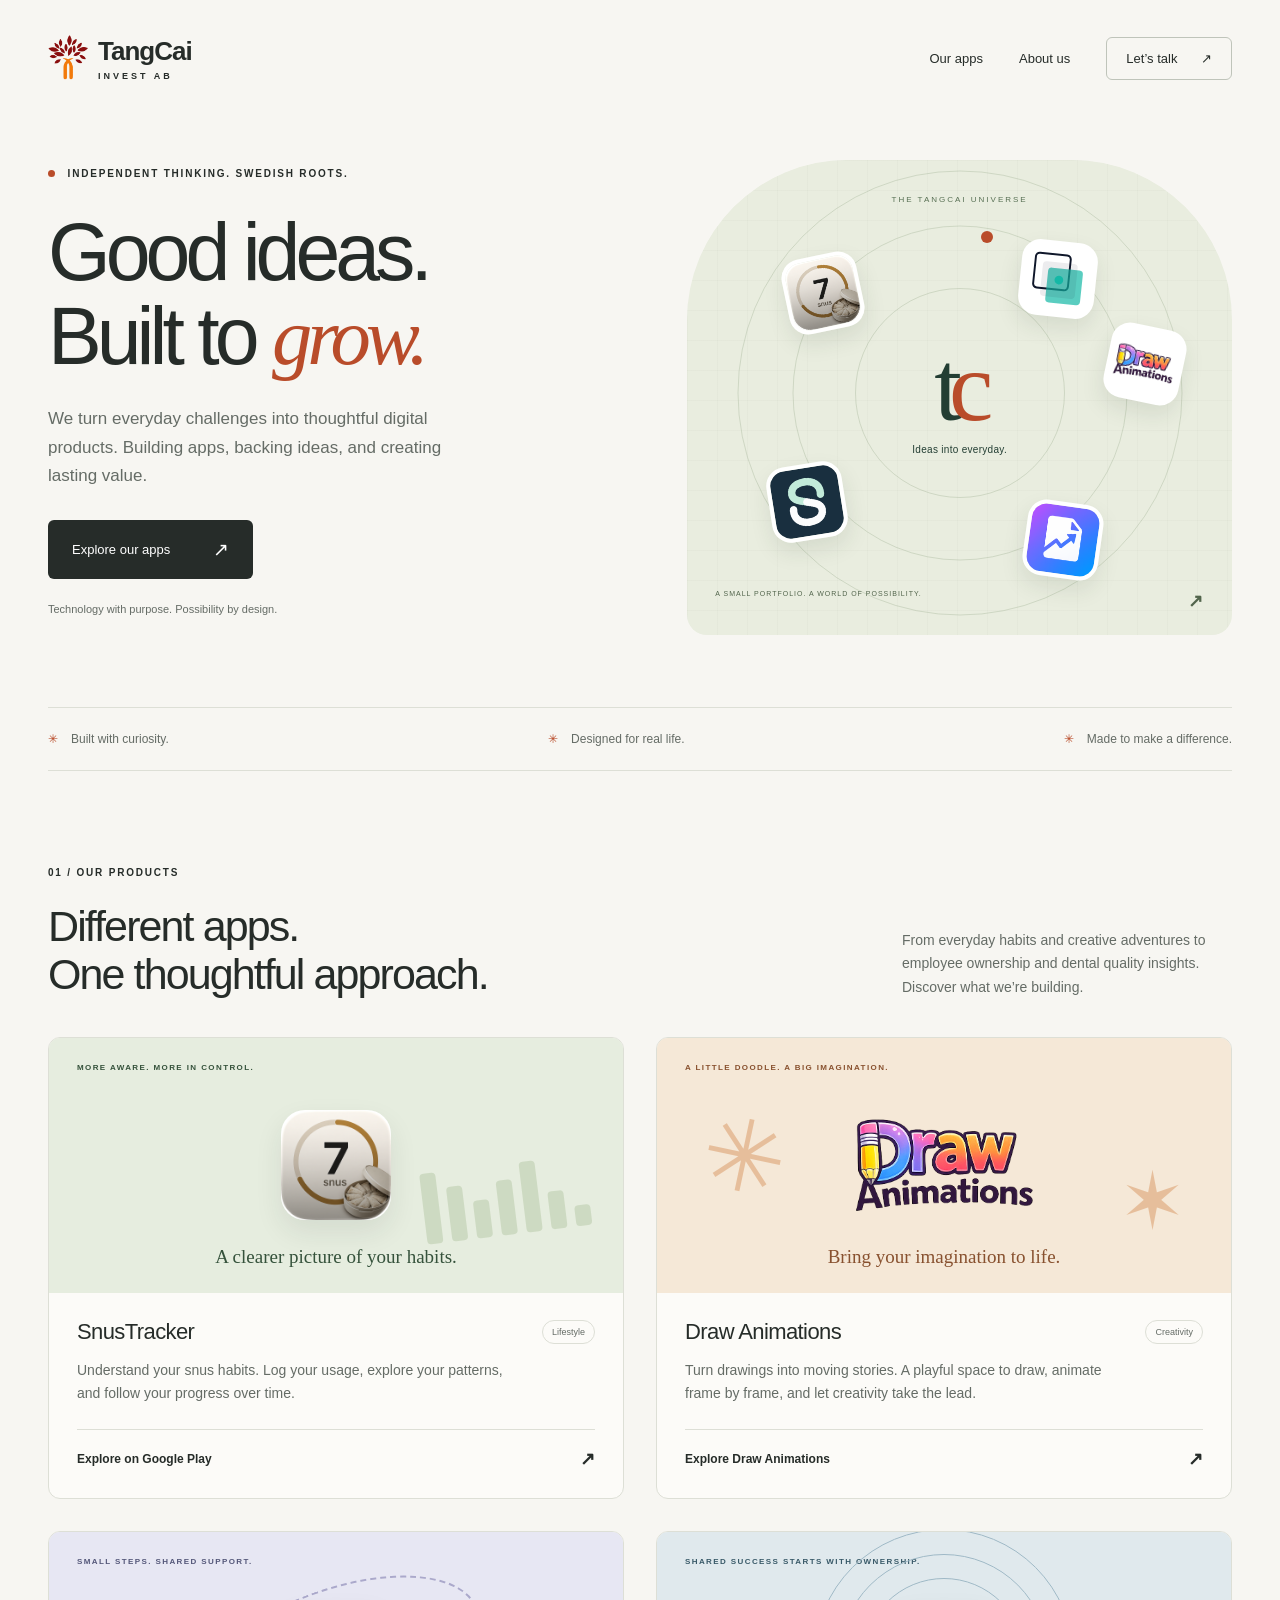
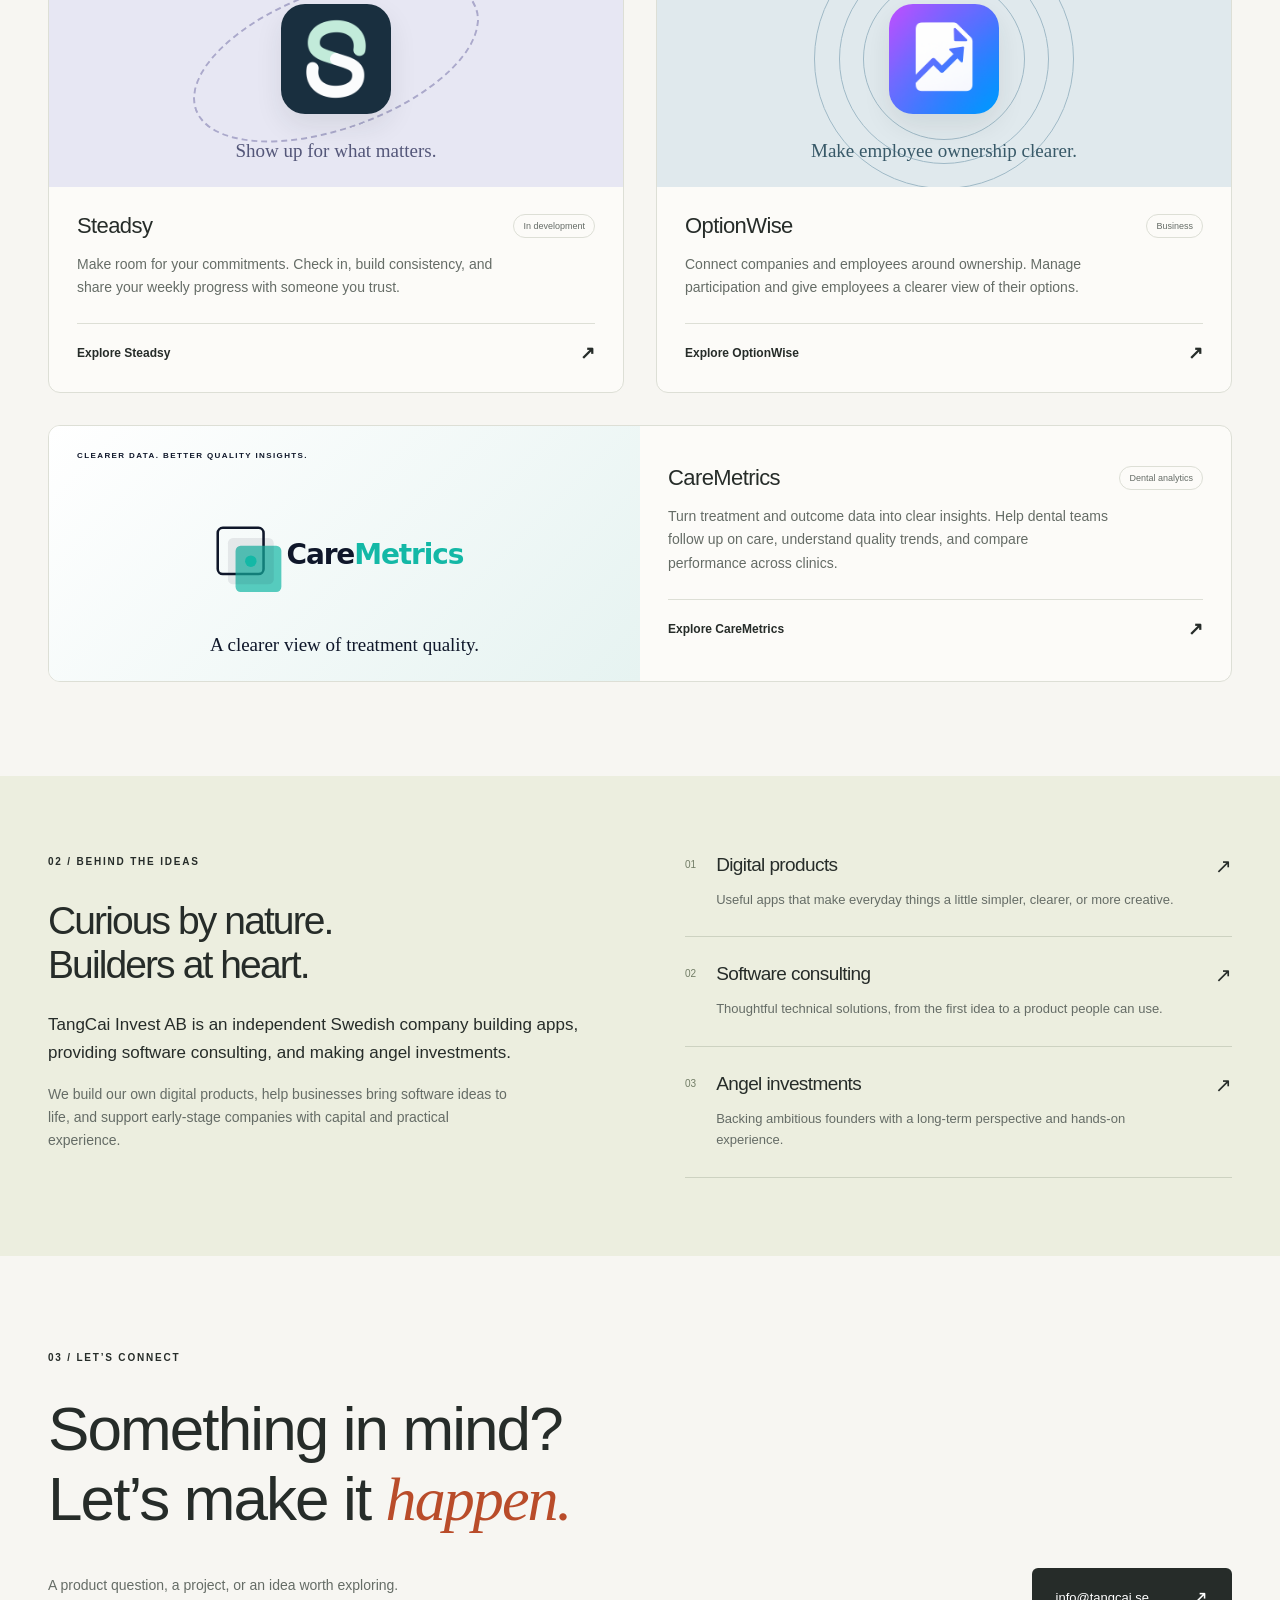
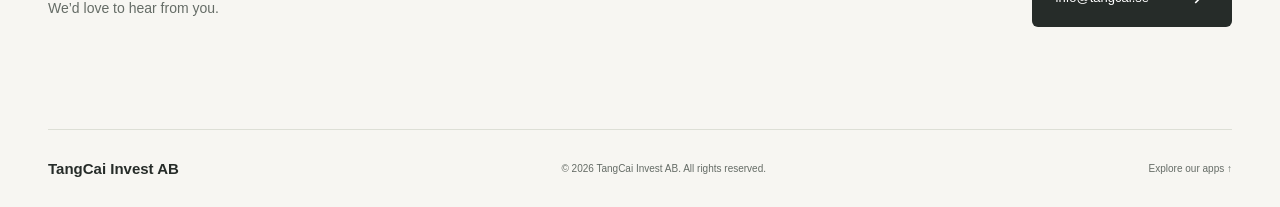
==== index.html @ 8a4b36cf "Build TangCai company homepage with app portfolio and SEO" ====
<!doctype html>
<html lang="en">
  <head>
    <meta charset="utf-8" />
    <meta name="viewport" content="width=device-width, initial-scale=1" />
    <meta
      name="description"
      content="TangCai Invest AB builds thoughtful digital products and supports ambitious businesses. Explore SnusTracker, Draw Animations, Steadsy, OptionWise, and CareMetrics."
    />
    <link rel="canonical" href="https://tangcai.se/" />
    <meta name="robots" content="index, follow, max-image-preview:large" />
    <link rel="icon" type="image/png" href="logo.png" />
    <link
      rel="alternate"
      type="text/plain"
      href="llms.txt"
      title="TangCai company and app summary"
    />
    <meta property="og:url" content="https://tangcai.se/" />
    <meta property="og:site_name" content="TangCai Invest AB" />
    <meta property="og:locale" content="en_SE" />
    <meta property="og:image" content="https://tangcai.se/logo.png" />
    <meta property="og:image:width" content="1200" />
    <meta property="og:image:height" content="1200" />
    <meta property="og:image:alt" content="TangCai Invest AB tree logo" />
    <meta name="twitter:card" content="summary" />
    <meta
      name="twitter:title"
      content="TangCai Invest AB | Apps, Software Consulting &amp; Investments"
    />
    <meta
      name="twitter:description"
      content="Explore TangCai’s apps, software consulting, and angel investments. An independent Swedish company building useful digital products."
    />
    <meta name="twitter:image" content="https://tangcai.se/logo.png" />
    <meta name="twitter:image:alt" content="TangCai Invest AB tree logo" />
    <meta name="theme-color" content="#f7f6f2" />
    <meta
      property="og:title"
      content="TangCai Invest AB | Apps, Software Consulting & Investments"
    />
    <meta
      property="og:description"
      content="An independent Swedish company building useful apps, investing in ideas, and helping businesses move forward."
    />
    <meta property="og:type" content="website" />
    <title>TangCai Invest AB | Apps, Software Consulting & Investments</title>
    <script type="application/ld+json">
      {
        "@context": "https://schema.org",
        "@graph": [
          {
            "@type": "Organization",
            "@id": "https://tangcai.se/#organization",
            "name": "TangCai Invest AB",
            "legalName": "TangCai Invest AB",
            "url": "https://tangcai.se/",
            "logo": "https://tangcai.se/logo.png",
            "email": "info@tangcai.se",
            "description": "An independent Swedish company building apps, providing software consulting, and making angel investments."
          },
          {
            "@type": "WebSite",
            "@id": "https://tangcai.se/#website",
            "url": "https://tangcai.se/",
            "name": "TangCai Invest AB",
            "publisher": {
              "@id": "https://tangcai.se/#organization"
            },
            "inLanguage": "en"
          },
          {
            "@type": "WebPage",
            "@id": "https://tangcai.se/#webpage",
            "url": "https://tangcai.se/",
            "name": "TangCai Invest AB | Apps, Software Consulting & Investments",
            "isPartOf": {
              "@id": "https://tangcai.se/#website"
            },
            "about": {
              "@id": "https://tangcai.se/#organization"
            },
            "mainEntity": {
              "@id": "https://tangcai.se/#apps"
            },
            "inLanguage": "en"
          },
          {
            "@type": "SoftwareApplication",
            "@id": "https://tangcai.se/#snustracker",
            "name": "SnusTracker",
            "url": "https://play.google.com/store/apps/details?id=com.snustracker",
            "description": "Understand your snus habits. Log your usage, explore your patterns, and follow your progress over time.",
            "applicationCategory": "LifestyleApplication",
            "image": "https://tangcai.se/assets/snustracker.png",
            "publisher": {
              "@id": "https://tangcai.se/#organization"
            }
          },
          {
            "@type": "SoftwareApplication",
            "@id": "https://tangcai.se/#draw-animations",
            "name": "Draw Animations",
            "url": "https://www.drawanimations.com",
            "description": "Turn drawings into moving stories. A playful space to draw, animate frame by frame, and let creativity take the lead.",
            "applicationCategory": "DesignApplication",
            "image": "https://tangcai.se/assets/draw-animations.png",
            "publisher": {
              "@id": "https://tangcai.se/#organization"
            }
          },
          {
            "@type": "SoftwareApplication",
            "@id": "https://tangcai.se/#steadsy",
            "name": "Steadsy",
            "url": "https://steadsy.app",
            "description": "Make room for your commitments. Check in, build consistency, and share your weekly progress with someone you trust.",
            "applicationCategory": "LifestyleApplication",
            "image": "https://tangcai.se/assets/steadsy.png",
            "publisher": {
              "@id": "https://tangcai.se/#organization"
            }
          },
          {
            "@type": "SoftwareApplication",
            "@id": "https://tangcai.se/#optionwise",
            "name": "OptionWise",
            "url": "https://home.optionwise.se",
            "description": "Connect companies and employees around ownership. Manage participation and give employees a clearer view of their options.",
            "applicationCategory": "BusinessApplication",
            "image": "https://tangcai.se/assets/optionwise.png",
            "publisher": {
              "@id": "https://tangcai.se/#organization"
            }
          },
          {
            "@type": "SoftwareApplication",
            "@id": "https://tangcai.se/#caremetrics",
            "name": "CareMetrics",
            "url": "https://caremetrics.se/sv/",
            "description": "Turn treatment and outcome data into clear insights. Help dental teams follow up on care, understand quality trends, and compare performance across clinics.",
            "applicationCategory": "BusinessApplication",
            "image": "https://tangcai.se/assets/caremetrics-logo.svg",
            "publisher": {
              "@id": "https://tangcai.se/#organization"
            }
          },
          {
            "@type": "ItemList",
            "@id": "https://tangcai.se/#apps",
            "name": "Apps by TangCai Invest AB",
            "numberOfItems": 5,
            "itemListElement": [
              {
                "@type": "ListItem",
                "position": 1,
                "item": {
                  "@id": "https://tangcai.se/#snustracker"
                }
              },
              {
                "@type": "ListItem",
                "position": 2,
                "item": {
                  "@id": "https://tangcai.se/#draw-animations"
                }
              },
              {
                "@type": "ListItem",
                "position": 3,
                "item": {
                  "@id": "https://tangcai.se/#steadsy"
                }
              },
              {
                "@type": "ListItem",
                "position": 4,
                "item": {
                  "@id": "https://tangcai.se/#optionwise"
                }
              },
              {
                "@type": "ListItem",
                "position": 5,
                "item": {
                  "@id": "https://tangcai.se/#caremetrics"
                }
              }
            ]
          }
        ]
      }
    </script>
    <link rel="stylesheet" href="styles.css" />
  </head>
  <body>
    <a class="skip-link" href="#main">Skip to content</a>
    <header class="site-header wrap">
      <a class="brand" href="#" aria-label="TangCai Invest AB home"
        ><span class="brand-symbol"><img src="logo.png" alt="" /></span
        ><span>TangCai<span class="brand-sub">INVEST AB</span></span></a
      >
      <nav aria-label="Main navigation">
        <a href="#apps">Our apps</a><a href="#about">About us</a
        ><a class="nav-contact" href="#contact"
          >Let’s talk <span aria-hidden="true">↗</span></a
        >
      </nav>
    </header>
    <main id="main">
      <section class="hero wrap" aria-labelledby="hero-title">
        <div class="hero-copy">
          <p class="eyebrow">
            <span class="status-dot"></span> INDEPENDENT THINKING. SWEDISH
            ROOTS.
          </p>
          <h1 id="hero-title">Good ideas.<br />Built to <em>grow.</em></h1>
          <p class="lead">
            We turn everyday challenges into thoughtful digital products.
            Building apps, backing ideas, and creating lasting value.
          </p>
          <a class="button" href="#apps"
            >Explore our apps <span aria-hidden="true">↗</span></a
          >
          <p class="hero-note">
            Technology with purpose. Possibility by design.
          </p>
        </div>
        <div class="hero-art" aria-hidden="true">
          <div class="art-grid"></div>
          <div class="orbit orbit-one"></div>
          <div class="orbit orbit-two"></div>
          <div class="orbit orbit-three"></div>
          <span class="art-label">THE TANGCAI UNIVERSE</span>
          <div class="core">t<span>c</span><i>Ideas into everyday.</i></div>
          <img
            class="floating-icon icon-snus"
            src="assets/snustracker.png"
            alt=""
          /><img
            class="floating-icon icon-draw"
            src="assets/draw-animations.png"
            alt=""
          /><img
            class="floating-icon icon-steadsy"
            src="assets/steadsy.png"
            alt=""
          /><img
            class="floating-icon icon-option"
            src="assets/optionwise.png"
            alt=""
          /><img
            class="floating-icon icon-caremetrics"
            src="assets/caremetrics.svg"
            alt=""
          /><span class="orbit-point"></span
          ><span class="art-footer"
            >A SMALL PORTFOLIO. A WORLD OF POSSIBILITY. <b>↗</b></span
          >
        </div>
      </section>
      <div class="intro-strip wrap">
        <span>Built with curiosity.</span><span>Designed for real life.</span
        ><span>Made to make a difference.</span>
      </div>
      <section
        class="apps wrap section-space"
        id="apps"
        aria-labelledby="apps-title"
      >
        <div class="section-heading">
          <div>
            <p class="eyebrow">01 / OUR PRODUCTS</p>
            <h2 id="apps-title">
              Different apps.<br />One thoughtful approach.
            </h2>
          </div>
          <p>
            From everyday habits and creative adventures to employee ownership
            and dental quality insights. Discover what we’re building.
          </p>
        </div>
        <div class="app-grid">
          <article class="app-card" id="snustracker">
            <div class="product-art snus-art">
              <span class="art-category">MORE AWARE. MORE IN CONTROL.</span
              ><img
                src="assets/snustracker.png"
                alt="SnusTracker app icon"
                width="110"
                height="110"
              />
              <div class="mini-chart" aria-hidden="true">
                <i></i><i></i><i></i><i></i><i></i><i></i><i></i>
              </div>
              <span class="art-caption">A clearer picture of your habits.</span>
            </div>
            <div class="card-content">
              <div class="card-title">
                <h3>SnusTracker</h3>
                <span class="tag">Lifestyle</span>
              </div>
              <p>
                Understand your snus habits. Log your usage, explore your
                patterns, and follow your progress over time.
              </p>
              <a
                class="text-link"
                href="https://play.google.com/store/apps/details?id=com.snustracker"
                target="_blank"
                rel="noopener noreferrer"
                >Explore on Google Play <span aria-hidden="true">↗</span></a
              >
            </div>
          </article>
          <article class="app-card" id="draw-animations">
            <div class="product-art draw-art">
              <span class="art-category"
                >A LITTLE DOODLE. A BIG IMAGINATION.</span
              ><span class="doodle doodle-one" aria-hidden="true">✳</span
              ><span class="doodle doodle-two" aria-hidden="true">✶</span
              ><img
                src="assets/draw-animations.png"
                alt="Draw Animations app icon"
                width="110"
                height="110"
              /><span class="art-caption">Bring your imagination to life.</span>
            </div>
            <div class="card-content">
              <div class="card-title">
                <h3>Draw Animations</h3>
                <span class="tag">Creativity</span>
              </div>
              <p>
                Turn drawings into moving stories. A playful space to draw,
                animate frame by frame, and let creativity take the lead.
              </p>
              <a
                class="text-link"
                href="https://www.drawanimations.com"
                target="_blank"
                rel="noopener noreferrer"
                >Explore Draw Animations <span aria-hidden="true">↗</span></a
              >
            </div>
          </article>
          <article class="app-card" id="steadsy">
            <div class="product-art steadsy-art">
              <span class="art-category">SMALL STEPS. SHARED SUPPORT.</span
              ><span class="step-line" aria-hidden="true"></span
              ><img
                src="assets/steadsy.png"
                alt="Steadsy app icon"
                width="110"
                height="110"
              /><span class="art-caption">Show up for what matters.</span>
            </div>
            <div class="card-content">
              <div class="card-title">
                <h3>Steadsy</h3>
                <span class="tag">In development</span>
              </div>
              <p>
                Make room for your commitments. Check in, build consistency, and
                share your weekly progress with someone you trust.
              </p>
              <a
                class="text-link"
                href="https://steadsy.app"
                target="_blank"
                rel="noopener noreferrer"
                >Explore Steadsy <span aria-hidden="true">↗</span></a
              >
            </div>
          </article>
          <article class="app-card" id="optionwise">
            <div class="product-art option-art">
              <span class="art-category"
                >SHARED SUCCESS STARTS WITH OWNERSHIP.</span
              >
              <div class="ownership-rings" aria-hidden="true"></div>
              <img
                src="assets/optionwise.png"
                alt="OptionWise app icon"
                width="110"
                height="110"
              /><span class="art-caption"
                >Make employee ownership clearer.</span
              >
            </div>
            <div class="card-content">
              <div class="card-title">
                <h3>OptionWise</h3>
                <span class="tag">Business</span>
              </div>
              <p>
                Connect companies and employees around ownership. Manage
                participation and give employees a clearer view of their
                options.
              </p>
              <a
                class="text-link"
                href="https://home.optionwise.se"
                target="_blank"
                rel="noopener noreferrer"
                >Explore OptionWise <span aria-hidden="true">↗</span></a
              >
            </div>
          </article>
          <article class="app-card caremetrics-card" id="caremetrics">
            <div class="product-art caremetrics-art">
              <span class="art-category"
                >CLEARER DATA. BETTER QUALITY INSIGHTS.</span
              >

              <img
                src="assets/caremetrics-logo.svg"
                alt="CareMetrics"
                width="220"
                height="60"
              />
              <span class="art-caption"
                >A clearer view of treatment quality.</span
              >
            </div>
            <div class="card-content">
              <div class="card-title">
                <h3>CareMetrics</h3>
                <span class="tag">Dental analytics</span>
              </div>
              <p>
                Turn treatment and outcome data into clear insights. Help dental
                teams follow up on care, understand quality trends, and compare
                performance across clinics.
              </p>
              <a
                class="text-link"
                href="https://caremetrics.se/sv/"
                target="_blank"
                rel="noopener noreferrer"
                >Explore CareMetrics <span aria-hidden="true">↗</span></a
              >
            </div>
          </article>
        </div>
      </section>
      <section class="about-section" id="about">
        <div class="wrap about-layout">
          <div>
            <p class="eyebrow">02 / BEHIND THE IDEAS</p>
            <h2>Curious by nature.<br />Builders at heart.</h2>
            <p class="about-lead">
              TangCai Invest AB is an independent Swedish company building apps,
              providing software consulting, and making angel investments.
            </p>
            <p>
              We build our own digital products, help businesses bring software
              ideas to life, and support early-stage companies with capital and
              practical experience.
            </p>
          </div>
          <div class="services">
            <article>
              <span>01</span>
              <div>
                <h3>Digital products</h3>
                <p>
                  Useful apps that make everyday things a little simpler,
                  clearer, or more creative.
                </p>
              </div>
              <b aria-hidden="true">↗</b>
            </article>
            <article>
              <span>02</span>
              <div>
                <h3>Software consulting</h3>
                <p>
                  Thoughtful technical solutions, from the first idea to a
                  product people can use.
                </p>
              </div>
              <b aria-hidden="true">↗</b>
            </article>
            <article>
              <span>03</span>
              <div>
                <h3>Angel investments</h3>
                <p>
                  Backing ambitious founders with a long-term perspective and
                  hands-on experience.
                </p>
              </div>
              <b aria-hidden="true">↗</b>
            </article>
          </div>
        </div>
      </section>
      <section class="contact wrap section-space" id="contact">
        <p class="eyebrow">03 / LET’S CONNECT</p>
        <h2>Something in mind?<br />Let’s make it <em>happen.</em></h2>
        <div class="contact-bottom">
          <p>
            A product question, a project, or an idea worth exploring.<br />We’d
            love to hear from you.
          </p>
          <a class="button" href="mailto:info@tangcai.se"
            >info@tangcai.se <span aria-hidden="true">↗</span></a
          >
        </div>
      </section>
    </main>
    <footer class="wrap">
      <a class="footer-brand" href="#">TangCai Invest AB</a
      ><span>© 2026 TangCai Invest AB. All rights reserved.</span
      ><a href="#apps">Explore our apps ↑</a>
    </footer>
  </body>
</html>
---- styles.css ----
:root {
  --paper: #f7f6f2;
  --ink: #262c29;
  --muted: #656c66;
  --line: #dddfd6;
  --orange: #b94c2a;
  --green: #233e33;
}
* {
  box-sizing: border-box;
}
html {
  scroll-behavior: smooth;
  scroll-padding-top: 28px;
}
body {
  margin: 0;
  background: var(--paper);
  color: var(--ink);
  font-family: Arial, Helvetica, sans-serif;
  -webkit-font-smoothing: antialiased;
}
a {
  color: inherit;
  text-decoration: none;
}
button,
a,
summary {
  -webkit-tap-highlight-color: transparent;
}
a:focus-visible,
summary:focus-visible {
  outline: 3px solid var(--orange);
  outline-offset: 6px;
}
p {
  line-height: 1.65;
}
img {
  max-width: 100%;
  display: block;
}
.wrap {
  width: min(1200px, calc(100% - 96px));
  margin-inline: auto;
}
.site-header {
  height: 116px;
  display: flex;
  align-items: center;
  justify-content: space-between;
}
.brand {
  display: flex;
  gap: 10px;
  align-items: center;
  font-size: 26px;
  font-weight: 700;
  letter-spacing: -1px;
}
.brand-sub {
  display: block;
  font-size: 9px;
  letter-spacing: 3px;
  margin-top: 4px;
}
.brand-symbol {
  width: 40px;
  height: 48px;
  position: relative;
  overflow: hidden;
  mix-blend-mode: multiply;
}
.brand-symbol img {
  max-width: none;
  width: 164px;
  position: absolute;
  left: -60px;
  top: -40px;
}
nav {
  display: flex;
  gap: 36px;
  align-items: center;
  font-size: 13px;
}
nav a:hover,
.text-link:hover,
footer a:hover {
  color: var(--orange);
}
.nav-contact {
  border: 1px solid #bfc4ba;
  padding: 13px 19px;
  border-radius: 6px;
}
.nav-contact span {
  margin-left: 20px;
}
.hero {
  display: grid;
  grid-template-columns: 1.1fr 1fr;
  gap: 40px;
  align-items: center;
  padding-block: 44px 72px;
}
.eyebrow {
  font-size: 10px;
  font-weight: 700;
  letter-spacing: 1.8px;
  margin: 0 0 28px;
}
.status-dot {
  display: inline-block;
  width: 7px;
  height: 7px;
  background: var(--orange);
  border-radius: 50%;
  margin-right: 8px;
}
h1 {
  font-size: clamp(58px, 6.3vw, 88px);
  line-height: 1.04;
  letter-spacing: -5px;
  font-weight: 500;
  margin: 0 0 27px;
}
em {
  font-family: Georgia, "Times New Roman", serif;
  font-weight: 400;
  color: var(--orange);
}
.lead {
  font-size: 17px;
  color: var(--muted);
  max-width: 430px;
  margin-bottom: 30px;
}
.button {
  display: inline-flex;
  align-items: center;
  gap: 43px;
  background: var(--ink);
  color: white;
  padding: 18px 24px;
  border-radius: 6px;
  font-size: 13px;
  transition:
    background 0.2s,
    transform 0.2s;
}
.button:hover {
  background: var(--orange);
  transform: translateY(-2px);
}
.button span {
  font-size: 19px;
}
.hero-note {
  font-size: 11px;
  color: var(--muted);
  margin-top: 21px;
}
.hero-art {
  height: 475px;
  background: #e9eddf;
  border-radius: 160px 160px 20px 20px;
  position: relative;
  overflow: hidden;
  isolation: isolate;
}
.art-grid {
  position: absolute;
  inset: 0;
  background-image:
    linear-gradient(#42613b07 1px, transparent 1px),
    linear-gradient(90deg, #42613b07 1px, transparent 1px);
  background-size: 30px 30px;
}
.orbit {
  position: absolute;
  left: 50%;
  top: 49%;
  border: 1px solid #93a58550;
  border-radius: 50%;
  transform: translate(-50%, -50%);
}
.orbit-one {
  width: 210px;
  height: 210px;
}
.orbit-two {
  width: 335px;
  height: 335px;
}
.orbit-three {
  width: 445px;
  height: 445px;
}
.art-label {
  position: absolute;
  top: 35px;
  width: 100%;
  text-align: center;
  font-size: 8px;
  letter-spacing: 2px;
  color: #587054;
}
.core {
  position: absolute;
  top: 50%;
  left: 50%;
  transform: translate(-50%, -55%);
  font-family: Georgia, serif;
  font-size: 100px;
  letter-spacing: -13px;
  color: var(--green);
}
.core > span {
  color: var(--orange);
}
.core i {
  display: block;
  font-family: Arial, sans-serif;
  letter-spacing: 0.3px;
  font-size: 10px;
  font-style: normal;
  margin: 0 -22px;
  text-align: center;
}
.floating-icon {
  position: absolute;
  width: 76px;
  height: 76px;
  border-radius: 19px;
  box-shadow: 0 10px 22px #2636291a;
  border: 4px solid #ffffff;
}
.icon-snus {
  left: 18%;
  top: 20%;
  transform: rotate(-12deg);
}
.icon-draw {
  right: 9%;
  top: 35%;
  transform: rotate(12deg);
  object-fit: contain;
  padding: 4px;
  background: #ffffff;
}
.icon-steadsy {
  left: 15%;
  bottom: 20%;
  transform: rotate(-9deg);
}
.icon-option {
  right: 24%;
  bottom: 12%;
  transform: rotate(8deg);
}
.orbit-point {
  position: absolute;
  width: 12px;
  height: 12px;
  border-radius: 50%;
  background: var(--orange);
  left: 54%;
  top: 15%;
}
.art-footer {
  position: absolute;
  bottom: 23px;
  left: 28px;
  right: 28px;
  font-size: 7px;
  letter-spacing: 1px;
  color: #52654c;
  display: flex;
  justify-content: space-between;
}
.art-footer b {
  font-size: 18px;
}
.intro-strip {
  display: flex;
  justify-content: space-between;
  border-block: 1px solid var(--line);
  padding: 24px 0;
  font-size: 12px;
  color: var(--muted);
}
.intro-strip span:before {
  content: "✳";
  color: var(--orange);
  margin-right: 13px;
}
.section-space {
  padding-block: 94px;
}
.section-heading {
  display: flex;
  justify-content: space-between;
  align-items: flex-end;
  gap: 40px;
  margin-bottom: 38px;
}
h2 {
  font-size: 43px;
  font-weight: 500;
  line-height: 1.13;
  letter-spacing: -1.9px;
  margin: 0;
}
.section-heading .eyebrow {
  margin-bottom: 20px;
}
.section-heading > p {
  font-size: 14px;
  max-width: 330px;
  color: var(--muted);
  margin: 0;
}
.app-grid {
  display: grid;
  grid-template-columns: repeat(2, minmax(0, 1fr));
  gap: 32px;
}
.app-card {
  border: 1px solid var(--line);
  border-radius: 12px;
  overflow: hidden;
  background: #fcfbf8;
}
.product-art {
  height: 255px;
  position: relative;
  display: flex;
  align-items: center;
  justify-content: center;
  overflow: hidden;
}
.product-art > img {
  border-radius: 24px;
  z-index: 1;
  box-shadow: 0 12px 28px #242c2917;
  transition: transform 0.3s;
}
.draw-art > img {
  width: 180px;
  height: auto;
  border-radius: 0;
  box-shadow: none;
}
.app-card:hover .product-art > img {
  transform: translateY(-5px) rotate(-3deg);
}
.art-category {
  position: absolute;
  top: 25px;
  left: 28px;
  font-size: 8px;
  font-weight: 700;
  letter-spacing: 1.4px;
}
.art-caption {
  position: absolute;
  bottom: 25px;
  font-family: Georgia, serif;
  font-size: 19px;
  z-index: 1;
}
.snus-art {
  background: #e6eddf;
  color: #35523b;
}
.draw-art {
  background: #f5e8d7;
  color: #88512f;
}
.steadsy-art {
  background: #e7e7f3;
  color: #545779;
}
.option-art {
  background: #e0e9ed;
  color: #385968;
}
.card-content {
  padding: 26px 28px 28px;
}
.card-title {
  display: flex;
  align-items: center;
  justify-content: space-between;
  gap: 12px;
}
h3 {
  font-size: 22px;
  letter-spacing: -0.6px;
  margin: 0;
  font-weight: 500;
}
.tag {
  font-size: 9px;
  border: 1px solid var(--line);
  padding: 6px 9px;
  border-radius: 20px;
  color: var(--muted);
}
.card-content > p {
  font-size: 14px;
  color: var(--muted);
  margin: 14px 0 24px;
  max-width: 440px;
}
.text-link,
summary {
  font-size: 12px;
  font-weight: 700;
  display: flex;
  justify-content: space-between;
  align-items: center;
  border-top: 1px solid var(--line);
  padding-top: 18px;
}
.text-link span,
summary span {
  font-size: 18px;
}
summary {
  cursor: pointer;
  list-style: none;
}
summary::-webkit-details-marker {
  display: none;
}
details[open] summary span {
  transform: rotate(45deg);
}
details p {
  font-size: 13px;
  color: var(--muted);
  margin-bottom: 0;
}
.mini-chart {
  display: flex;
  position: absolute;
  align-items: flex-end;
  gap: 9px;
  right: 35px;
  bottom: 58px;
  height: 84px;
  opacity: 0.2;
  transform: rotate(-7deg);
}
.mini-chart i {
  height: 85%;
  width: 16px;
  background: #6f9252;
  border-radius: 4px;
}
.mini-chart i:nth-child(2n) {
  height: 65%;
}
.mini-chart i:nth-child(3n) {
  height: 45%;
}
.mini-chart i:last-child {
  height: 25%;
}
.doodle {
  position: absolute;
  font-size: 100px;
  color: #d58d54;
  opacity: 0.45;
}
.doodle-one {
  left: 45px;
  top: 60px;
  transform: rotate(12deg);
}
.doodle-two {
  right: 45px;
  bottom: 45px;
  font-size: 80px;
}
.step-line {
  position: absolute;
  width: 300px;
  height: 140px;
  border: 2px dashed #aba9cb;
  border-radius: 50%;
  transform: rotate(-20deg);
}
.ownership-rings {
  position: absolute;
  width: 260px;
  height: 260px;
  border: 1px solid #9fb9c6;
  border-radius: 50%;
}
.ownership-rings:before,
.ownership-rings:after {
  content: "";
  position: absolute;
  inset: 24px;
  border: 1px solid #9fb9c6;
  border-radius: 50%;
}
.ownership-rings:after {
  inset: 48px;
}
.about-section {
  background: #eceedf;
  padding: 78px 0;
}
.about-layout {
  display: grid;
  grid-template-columns: 1fr 1fr;
  gap: 90px;
}
.about-layout h2 {
  font-size: 39px;
}
.about-lead {
  font-size: 17px;
  margin: 24px 0 16px;
}
.about-layout > div > p:last-child {
  color: var(--muted);
  font-size: 14px;
  max-width: 460px;
}
.services article {
  display: flex;
  gap: 20px;
  border-bottom: 1px solid #cdd2c1;
  padding: 26px 0;
}
.services article:first-child {
  padding-top: 0;
}
.services article > span {
  color: #727d66;
  font-size: 10px;
  padding-top: 5px;
}
.services h3 {
  font-size: 19px;
}
.services p {
  font-size: 13px;
  color: var(--muted);
  margin-bottom: 0;
}
.services b {
  font-size: 20px;
  font-weight: 400;
  margin-left: auto;
}
.contact h2 {
  font-size: 62px;
}
.contact-bottom {
  display: flex;
  justify-content: space-between;
  align-items: center;
  margin-top: 26px;
  gap: 25px;
}
.contact-bottom p {
  font-size: 14px;
  color: var(--muted);
}
footer {
  display: flex;
  align-items: center;
  justify-content: space-between;
  gap: 20px;
  border-top: 1px solid var(--line);
  padding-block: 30px;
  font-size: 10px;
  color: var(--muted);
}
.footer-brand {
  font-size: 15px;
  color: var(--ink);
  font-weight: 700;
}
.skip-link {
  position: fixed;
  left: 16px;
  top: -80px;
  padding: 15px;
  background: var(--ink);
  color: white;
  z-index: 10;
}
.skip-link:focus {
  top: 16px;
}
@media (min-width: 1500px) {
  .hero {
    padding-top: 60px;
    padding-bottom: 85px;
  }
}
@media (max-width: 1000px) {
  .wrap {
    width: calc(100% - 56px);
  }
  .hero {
    gap: 25px;
  }
  h1 {
    font-size: 66px;
  }
  .hero-art {
    height: 410px;
  }
  .floating-icon {
    width: 65px;
    height: 65px;
  }
  .about-layout {
    gap: 45px;
  }
  .art-category {
    font-size: 7px;
  }
  .intro-strip {
    font-size: 10px;
  }
}
@media (max-width: 700px) {
  .wrap {
    width: calc(100% - 40px);
  }
  .site-header {
    height: 90px;
  }
  .brand {
    font-size: 22px;
  }
  .brand-symbol {
    width: 34px;
  }
  nav {
    gap: 18px;
    font-size: 12px;
  }
  .nav-contact {
    display: none;
  }
  .hero {
    grid-template-columns: 1fr;
    padding-block: 30px 38px;
    gap: 30px;
  }
  h1 {
    font-size: 66px;
    letter-spacing: -3.5px;
  }
  .eyebrow {
    font-size: 8px;
    letter-spacing: 1.4px;
  }
  .lead {
    font-size: 16px;
  }
  .hero-art {
    height: 370px;
    max-width: 460px;
    width: 100%;
    justify-self: center;
    border-radius: 120px 120px 16px 16px;
  }
  .hero-note {
    margin-bottom: 0;
  }
  .intro-strip {
    flex-wrap: wrap;
    justify-content: center;
    gap: 16px 24px;
    padding: 21px 0;
  }
  .intro-strip span {
    font-size: 10px;
  }
  .section-space {
    padding-block: 60px;
  }
  .section-heading {
    display: block;
  }
  .section-heading > p {
    margin-top: 20px;
    max-width: 100%;
  }
  h2 {
    font-size: 35px;
  }
  .app-grid {
    grid-template-columns: 1fr;
    gap: 24px;
  }
  .product-art {
    height: 240px;
  }
  .art-category {
    font-size: 7px;
  }
  .card-content {
    padding: 24px;
  }
  .about-section {
    padding-block: 55px;
  }
  .about-layout {
    grid-template-columns: 1fr;
    gap: 30px;
  }
  .about-layout h2 {
    font-size: 35px;
  }
  .contact h2 {
    font-size: 46px;
  }
  .contact-bottom {
    align-items: flex-start;
    flex-direction: column;
    gap: 12px;
  }
  footer {
    flex-wrap: wrap;
    gap: 20px;
  }
  footer > span {
    order: 3;
    width: 100%;
  }
  footer > a:last-child {
    margin-left: auto;
  }
}
@media (prefers-reduced-motion: reduce) {
  html {
    scroll-behavior: auto;
  }
  *,
  *:before,
  *:after {
    transition: none !important;
  }
}

/* A full-width final product keeps the five-app showcase balanced. */
.caremetrics-card {
  grid-column: 1 / -1;
  display: grid;
  grid-template-columns: 1fr 1fr;
}
.caremetrics-art {
  background: linear-gradient(135deg, #ffffff, #e6f3f1);
  color: #0f172a;
}
.caremetrics-art > img {
  width: min(280px, 80%);
  height: auto;
  border-radius: 0;
  box-shadow: none;
}
.caremetrics-card .card-content {
  align-self: center;
}
@media (max-width: 700px) {
  .caremetrics-card {
    grid-template-columns: 1fr;
  }
}

.icon-caremetrics {
  right: 25%;
  top: 17%;
  transform: rotate(6deg);
  background: #ffffff;
  object-fit: contain;
}
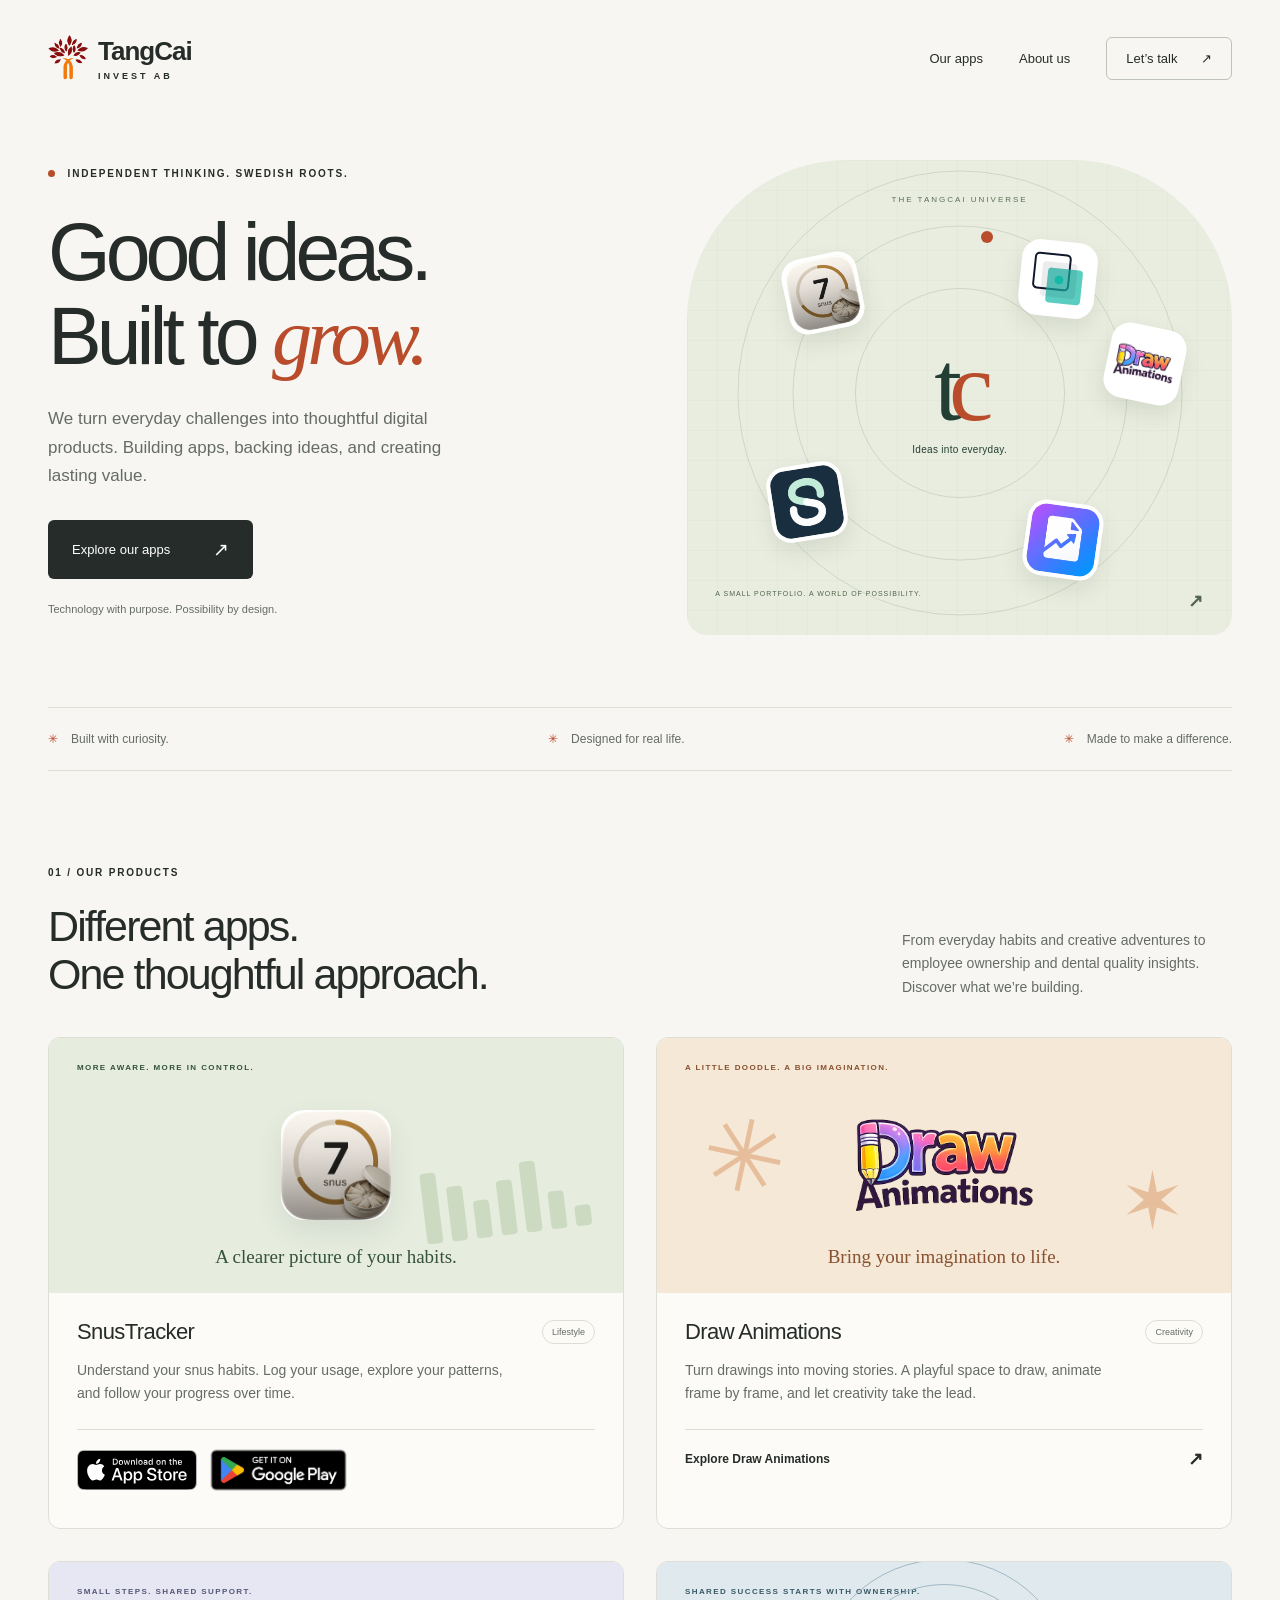
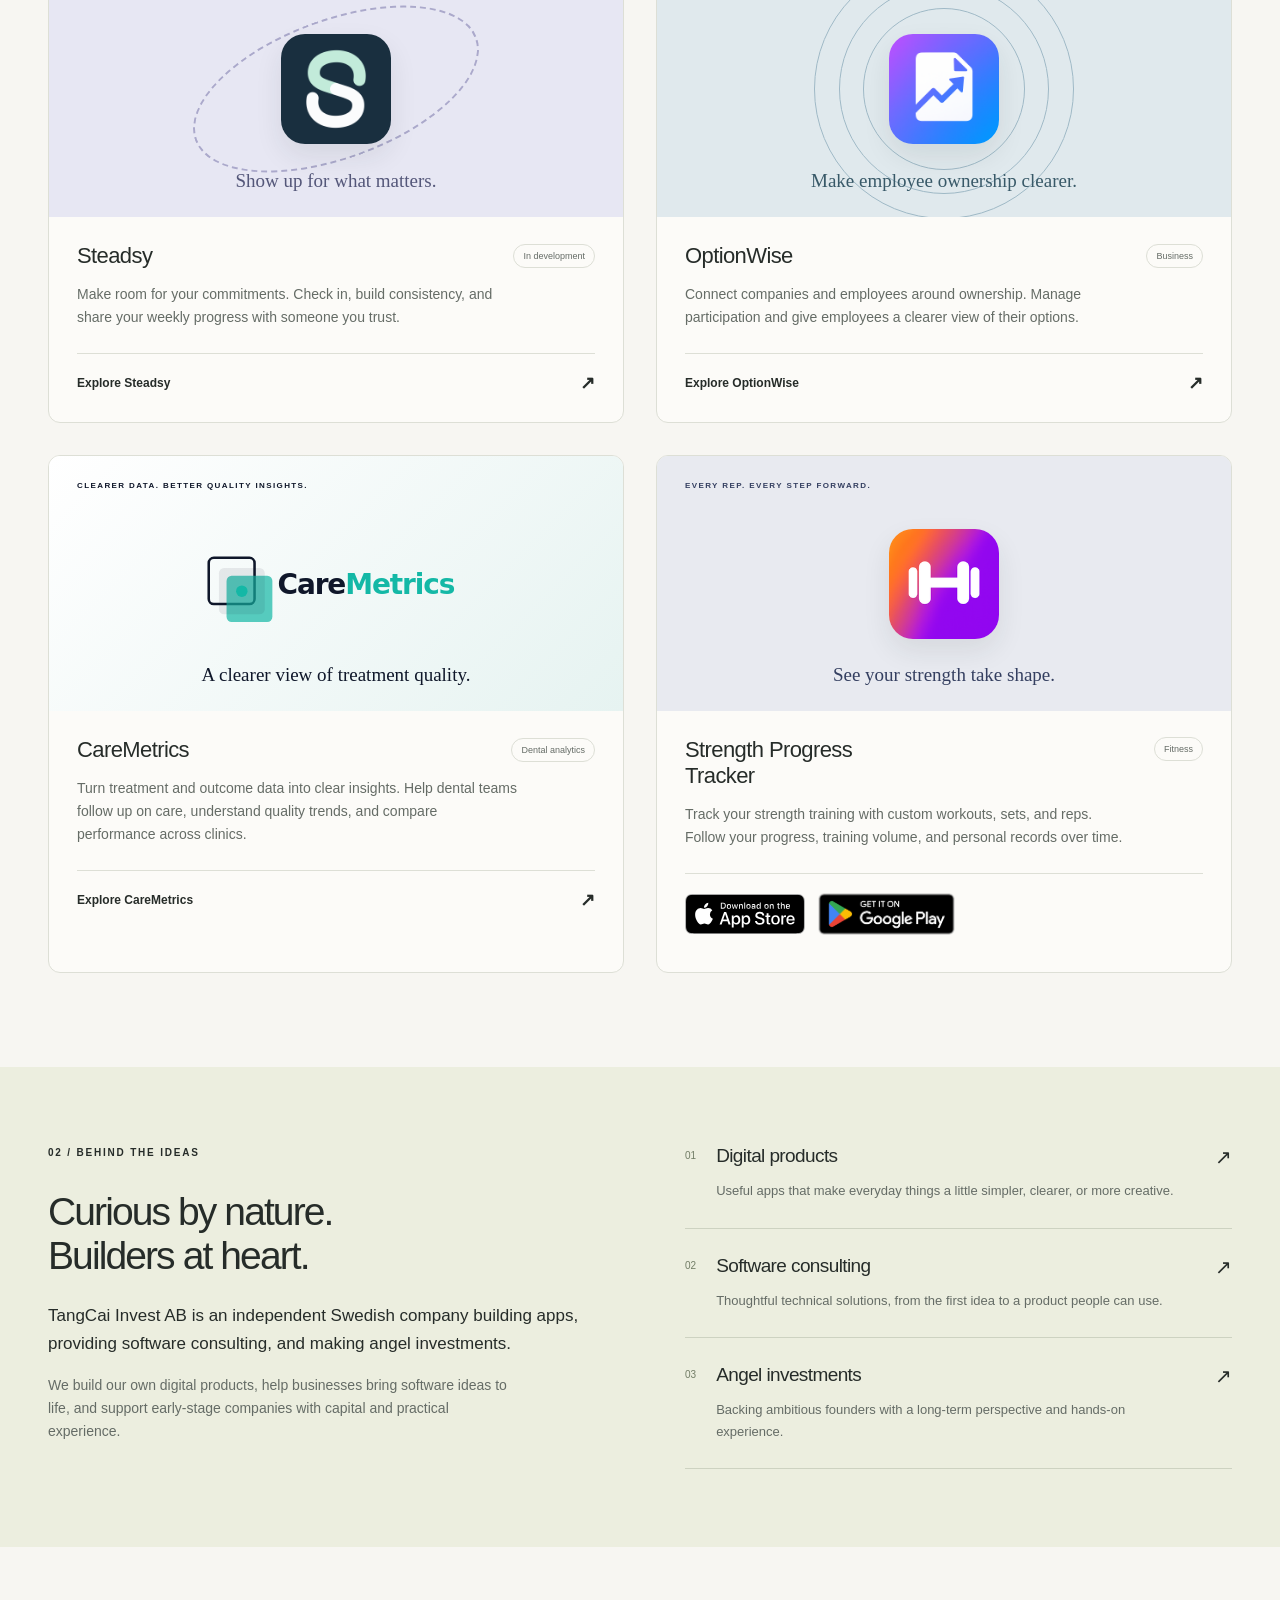
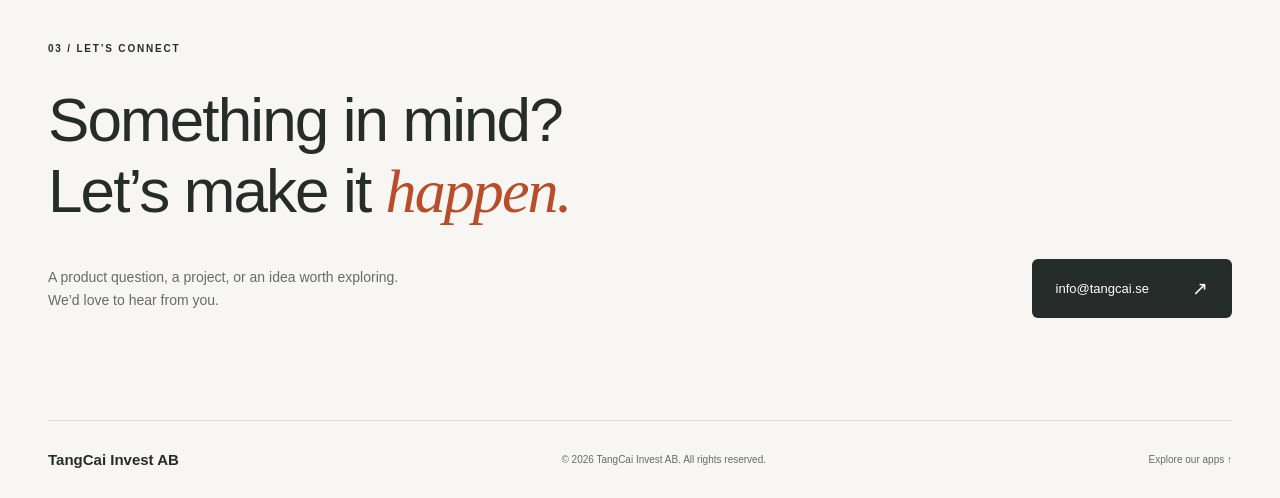
==== commit f62edeff: "Add Strength Progress Tracker and app store download badges" ====
--- a/index.html
+++ b/index.html
@@ -5,7 +5,7 @@
     <meta name="viewport" content="width=device-width, initial-scale=1" />
     <meta
       name="description"
-      content="TangCai Invest AB builds thoughtful digital products and supports ambitious businesses. Explore SnusTracker, Draw Animations, Steadsy, OptionWise, and CareMetrics."
+      content="TangCai Invest AB builds thoughtful digital products and supports ambitious businesses. Explore SnusTracker, Draw Animations, Steadsy, OptionWise, CareMetrics, and Strength Progress Tracker."
     />
     <link rel="canonical" href="https://tangcai.se/" />
     <meta name="robots" content="index, follow, max-image-preview:large" />
@@ -89,13 +89,18 @@
             "@type": "SoftwareApplication",
             "@id": "https://tangcai.se/#snustracker",
             "name": "SnusTracker",
-            "url": "https://play.google.com/store/apps/details?id=com.snustracker",
+            "url": "https://apps.apple.com/app/id6752117399",
             "description": "Understand your snus habits. Log your usage, explore your patterns, and follow your progress over time.",
             "applicationCategory": "LifestyleApplication",
             "image": "https://tangcai.se/assets/snustracker.png",
             "publisher": {
               "@id": "https://tangcai.se/#organization"
-            }
+            },
+            "installUrl": [
+              "https://apps.apple.com/app/id6752117399",
+              "https://play.google.com/store/apps/details?id=com.snustracker"
+            ],
+            "operatingSystem": "iOS, Android"
           },
           {
             "@type": "SoftwareApplication",
@@ -149,7 +154,7 @@
             "@type": "ItemList",
             "@id": "https://tangcai.se/#apps",
             "name": "Apps by TangCai Invest AB",
-            "numberOfItems": 5,
+            "numberOfItems": 6,
             "itemListElement": [
               {
                 "@type": "ListItem",
@@ -185,8 +190,32 @@
                 "item": {
                   "@id": "https://tangcai.se/#caremetrics"
                 }
+              },
+              {
+                "@type": "ListItem",
+                "position": 6,
+                "item": {
+                  "@id": "https://tangcai.se/#strength-progress-tracker"
+                }
               }
             ]
+          },
+          {
+            "@type": "SoftwareApplication",
+            "@id": "https://tangcai.se/#strength-progress-tracker",
+            "name": "Strength Progress Tracker",
+            "url": "https://apps.apple.com/app/id6747354472",
+            "description": "Track your strength training with custom workouts, sets, and reps. Follow your progress, training volume, and personal records over time.",
+            "applicationCategory": "HealthApplication",
+            "image": "https://tangcai.se/assets/strength-progress-tracker.png",
+            "publisher": {
+              "@id": "https://tangcai.se/#organization"
+            },
+            "installUrl": [
+              "https://apps.apple.com/app/id6747354472",
+              "https://play.google.com/store/apps/details?id=com.tangcai.gymprogresstracker"
+            ],
+            "operatingSystem": "iOS, Android"
           }
         ]
       }
@@ -304,13 +333,33 @@
                 Understand your snus habits. Log your usage, explore your
                 patterns, and follow your progress over time.
               </p>
-              <a
-                class="text-link"
-                href="https://play.google.com/store/apps/details?id=com.snustracker"
-                target="_blank"
-                rel="noopener noreferrer"
-                >Explore on Google Play <span aria-hidden="true">↗</span></a
-              >
+              <div class="store-badges" aria-label="Download SnusTracker">
+                <a
+                  href="https://apps.apple.com/app/id6752117399"
+                  target="_blank"
+                  rel="noopener noreferrer"
+                  aria-label="Download SnusTracker on the App Store"
+                  ><img
+                    src="assets/app-store-badge.svg"
+                    alt="Download on the App Store"
+                    width="120"
+                    height="40"
+                    loading="lazy"
+                /></a>
+                <a
+                  class="google-play-badge"
+                  href="https://play.google.com/store/apps/details?id=com.snustracker"
+                  target="_blank"
+                  rel="noopener noreferrer"
+                  aria-label="Get SnusTracker on Google Play"
+                  ><img
+                    src="assets/google-play-badge.png"
+                    alt="Get it on Google Play"
+                    width="155"
+                    height="60"
+                    loading="lazy"
+                /></a>
+              </div>
             </div>
           </article>
           <article class="app-card" id="draw-animations">
@@ -440,6 +489,59 @@
                 rel="noopener noreferrer"
                 >Explore CareMetrics <span aria-hidden="true">↗</span></a
               >
+            </div>
+          </article>
+          <article class="app-card" id="strength-progress-tracker">
+            <div class="product-art strength-art">
+              <span class="art-category">EVERY REP. EVERY STEP FORWARD.</span>
+              <img
+                src="assets/strength-progress-tracker.png"
+                alt="Strength Progress Tracker app icon"
+                width="110"
+                height="110"
+              />
+              <span class="art-caption">See your strength take shape.</span>
+            </div>
+            <div class="card-content">
+              <div class="card-title">
+                <h3>Strength Progress Tracker</h3>
+                <span class="tag">Fitness</span>
+              </div>
+              <p>
+                Track your strength training with custom workouts, sets, and
+                reps. Follow your progress, training volume, and personal
+                records over time.
+              </p>
+              <div
+                class="store-badges"
+                aria-label="Download Strength Progress Tracker"
+              >
+                <a
+                  href="https://apps.apple.com/app/id6747354472"
+                  target="_blank"
+                  rel="noopener noreferrer"
+                  aria-label="Download Strength Progress Tracker on the App Store"
+                  ><img
+                    src="assets/app-store-badge.svg"
+                    alt="Download on the App Store"
+                    width="120"
+                    height="40"
+                    loading="lazy"
+                /></a>
+                <a
+                  class="google-play-badge"
+                  href="https://play.google.com/store/apps/details?id=com.tangcai.gymprogresstracker"
+                  target="_blank"
+                  rel="noopener noreferrer"
+                  aria-label="Get Strength Progress Tracker on Google Play"
+                  ><img
+                    src="assets/google-play-badge.png"
+                    alt="Get it on Google Play"
+                    width="155"
+                    height="60"
+                    loading="lazy"
+                /></a>
+              </div>
             </div>
           </article>
         </div>
@@ -504,7 +606,11 @@
             A product question, a project, or an idea worth exploring.<br />We’d
             love to hear from you.
           </p>
-          <a class="button" href="mailto:info@tangcai.se"
+          <a
+            class="button"
+            href="mailto:info@tangcai.se?subject=Enquiry%20to%20TangCai%20Invest%20AB"
+            aria-label="Email TangCai Invest AB at info@tangcai.se"
+            title="Open your email app"
             >info@tangcai.se <span aria-hidden="true">↗</span></a
           >
         </div>
--- a/styles.css
+++ b/styles.css
@@ -756,12 +756,6 @@
   }
 }
 
-/* A full-width final product keeps the five-app showcase balanced. */
-.caremetrics-card {
-  grid-column: 1 / -1;
-  display: grid;
-  grid-template-columns: 1fr 1fr;
-}
 .caremetrics-art {
   background: linear-gradient(135deg, #ffffff, #e6f3f1);
   color: #0f172a;
@@ -788,3 +782,34 @@
   background: #ffffff;
   object-fit: contain;
 }
+
+.strength-art {
+  background: #e8eaf0;
+  color: #343f60;
+}
+#strength-progress-tracker .card-title {
+  align-items: flex-start;
+}
+#strength-progress-tracker h3 {
+  max-width: 240px;
+}
+
+.store-badges {
+  display: flex;
+  flex-wrap: wrap;
+  gap: 8px;
+  align-items: center;
+  border-top: 1px solid var(--line);
+  padding-top: 10px;
+}
+.store-badges a {
+  display: inline-flex;
+  align-items: center;
+  min-height: 60px;
+}
+.store-badges img {
+  object-fit: contain;
+}
+.store-badges .google-play-badge {
+  margin-left: -4px;
+}
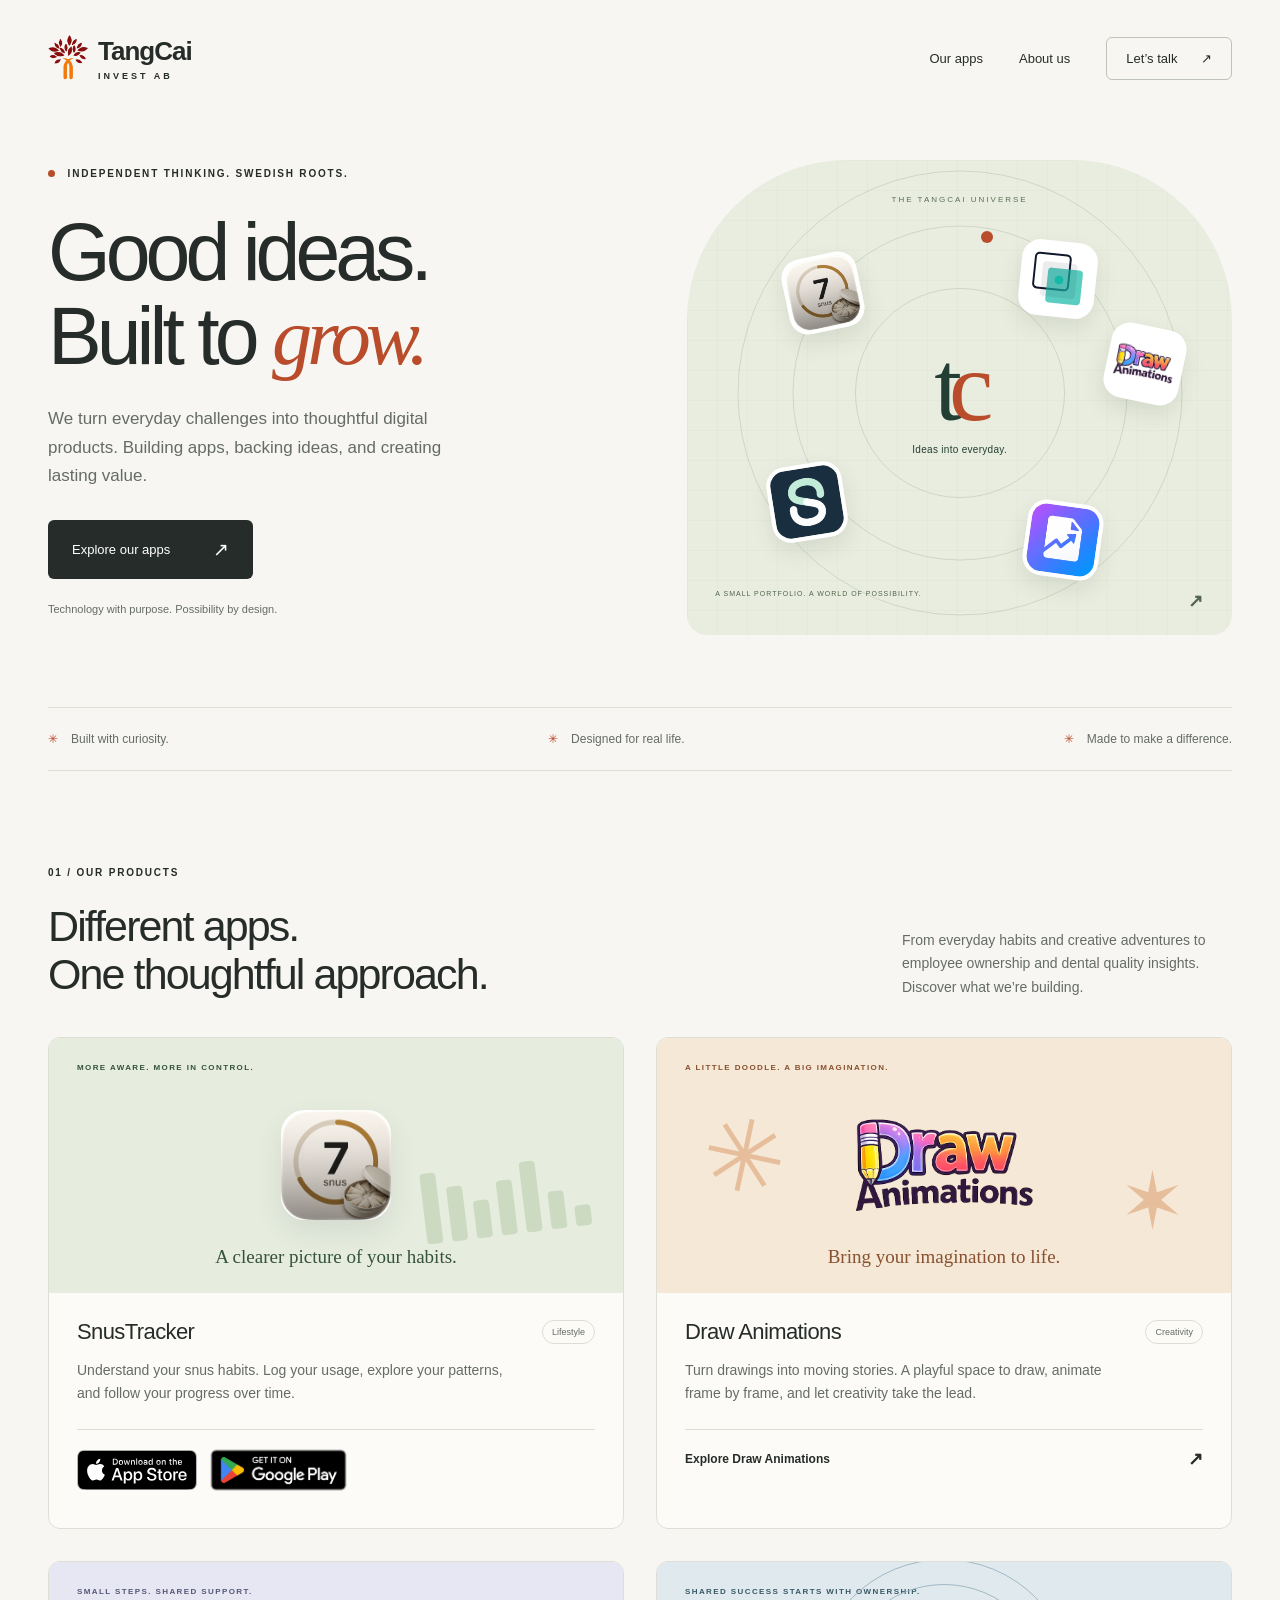
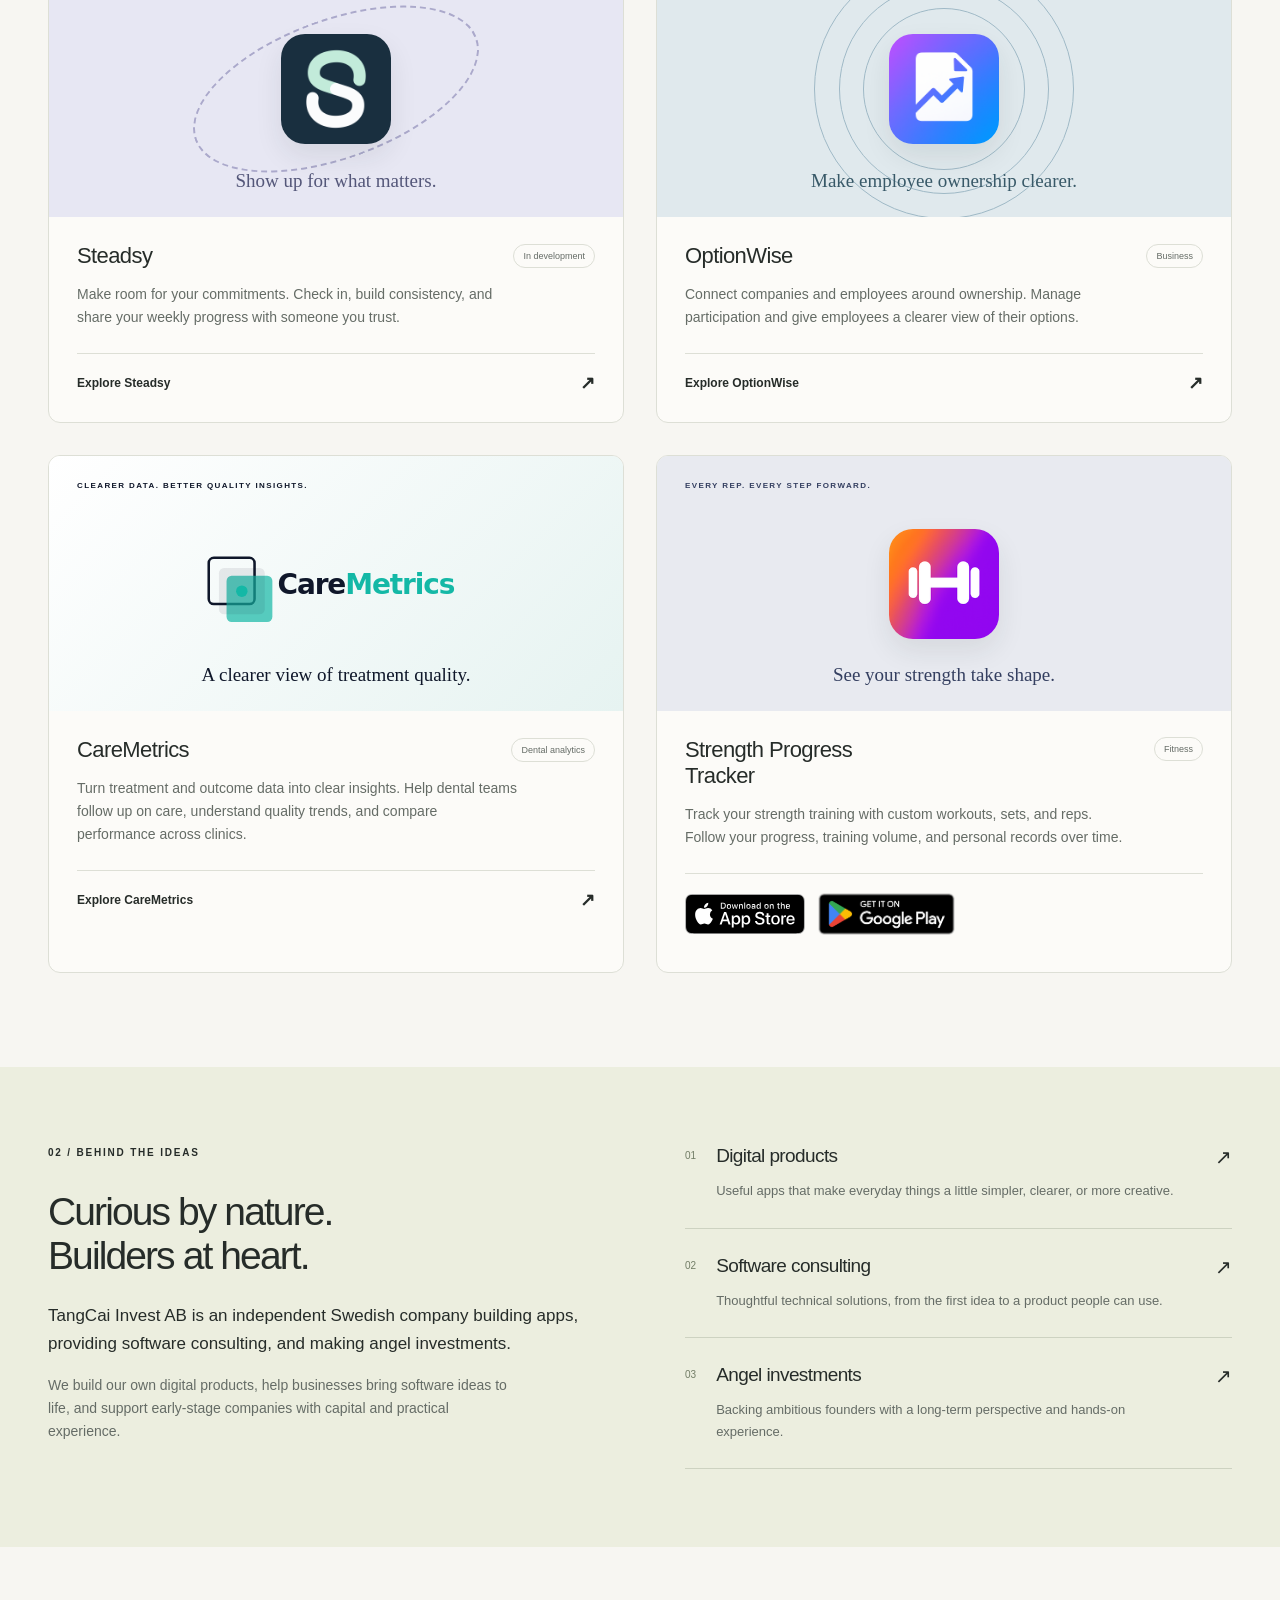
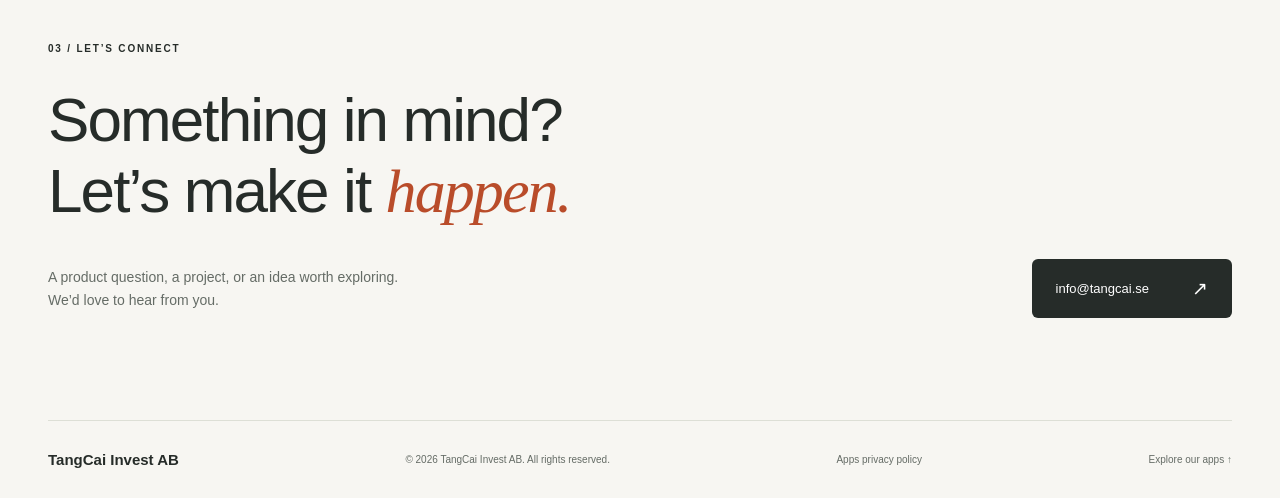
==== commit 23108cfd: "Publish shared apps privacy policy" ====
--- a/index.html
+++ b/index.html
@@ -619,6 +619,7 @@
     <footer class="wrap">
       <a class="footer-brand" href="#">TangCai Invest AB</a
       ><span>© 2026 TangCai Invest AB. All rights reserved.</span
+      ><a href="apps/privacy/">Apps privacy policy</a
       ><a href="#apps">Explore our apps ↑</a>
     </footer>
   </body>
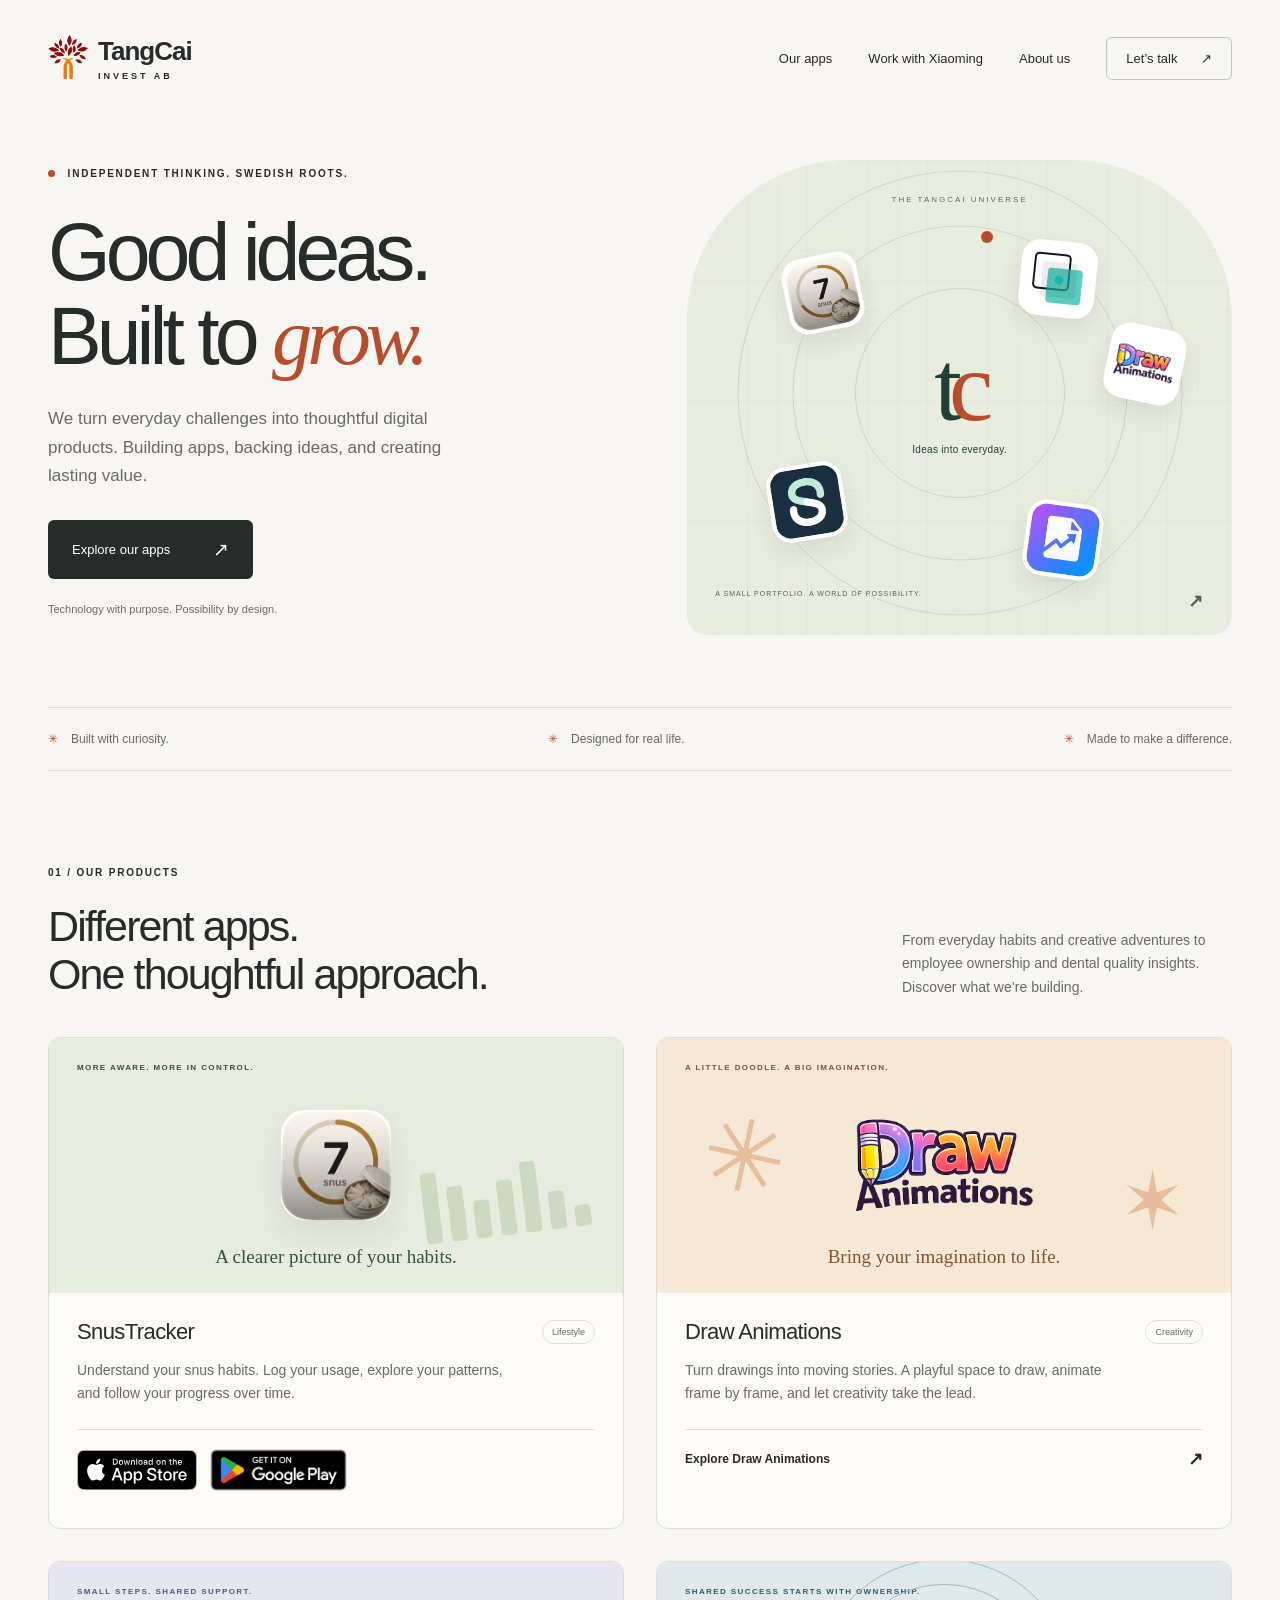
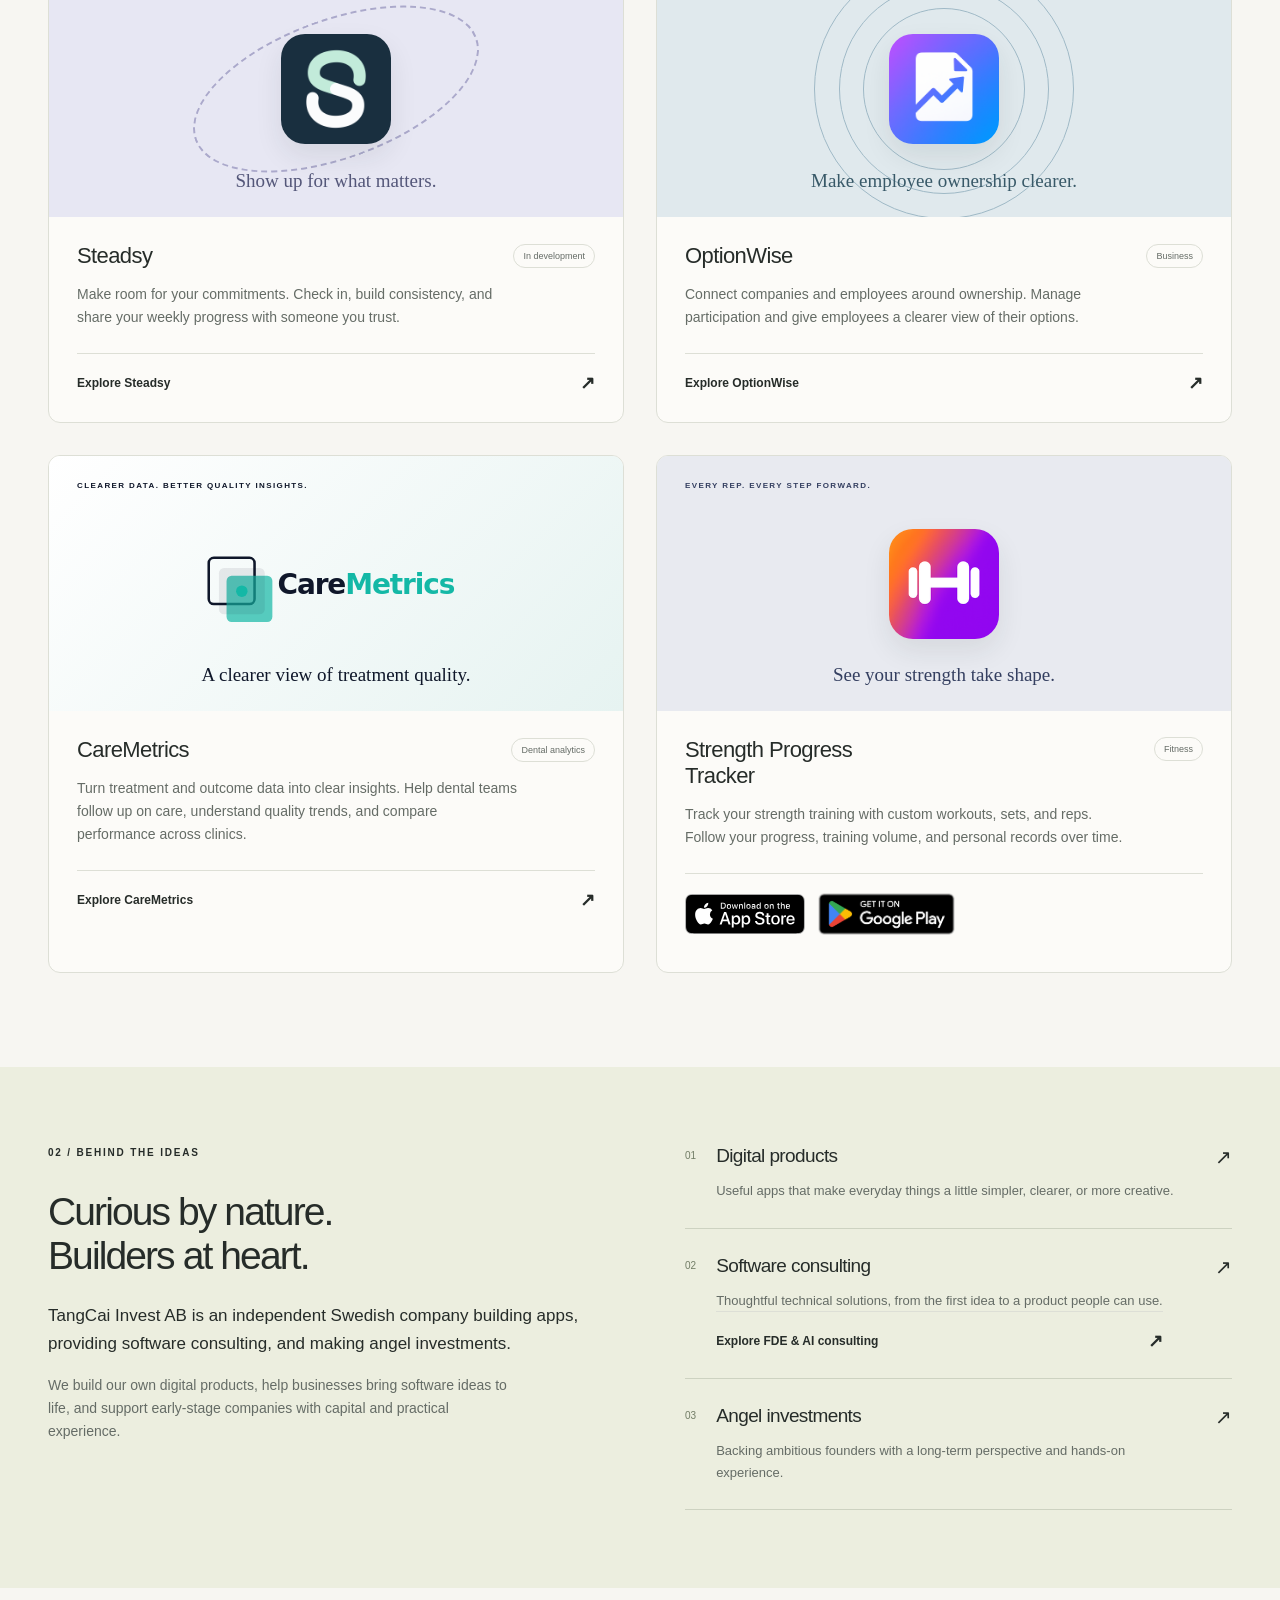
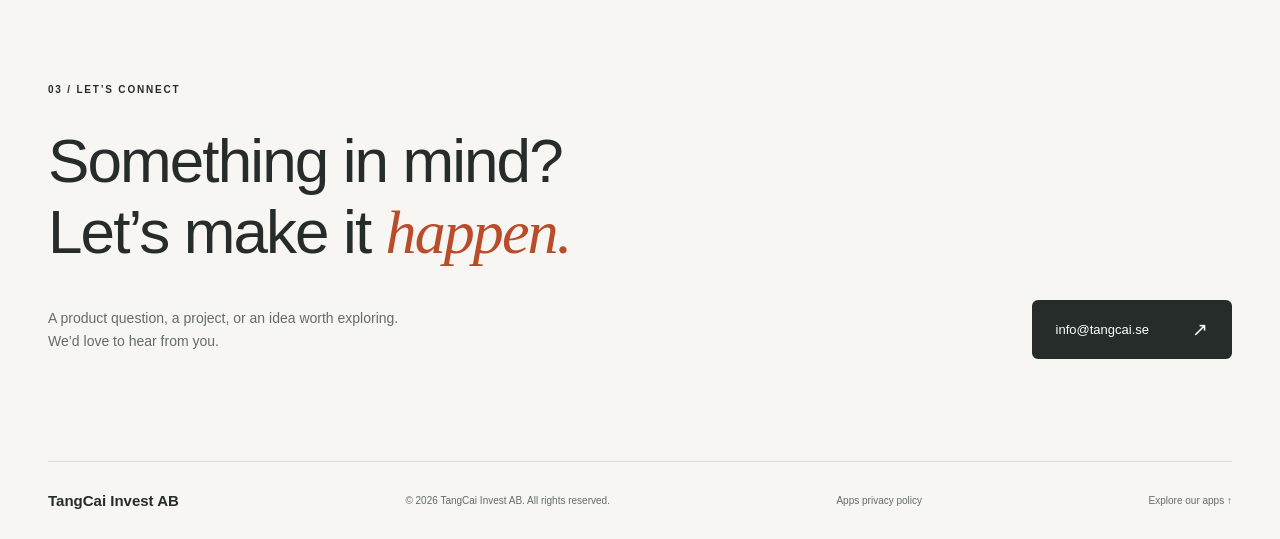
==== commit d0813955: "Add Xiaoming FDE consulting profile and search metadata" ====
--- a/index.html
+++ b/index.html
@@ -230,7 +230,7 @@
         ><span>TangCai<span class="brand-sub">INVEST AB</span></span></a
       >
       <nav aria-label="Main navigation">
-        <a href="#apps">Our apps</a><a href="#about">About us</a
+        <a href="#apps">Our apps</a><a href="work-with-me/">Work with Xiaoming</a><a href="#about">About us</a
         ><a class="nav-contact" href="#contact"
           >Let’s talk <span aria-hidden="true">↗</span></a
         >
@@ -581,6 +581,7 @@
                   Thoughtful technical solutions, from the first idea to a
                   product people can use.
                 </p>
+                <a class="text-link" href="work-with-me/">Explore FDE &amp; AI consulting <span aria-hidden="true">↗</span></a>
               </div>
               <b aria-hidden="true">↗</b>
             </article>
--- a/styles.css
+++ b/styles.css
@@ -639,7 +639,11 @@
     width: calc(100% - 40px);
   }
   .site-header {
-    height: 90px;
+    height: auto;
+    min-height: 90px;
+    flex-wrap: wrap;
+    gap: 18px;
+    padding-block: 20px;
   }
   .brand {
     font-size: 22px;
